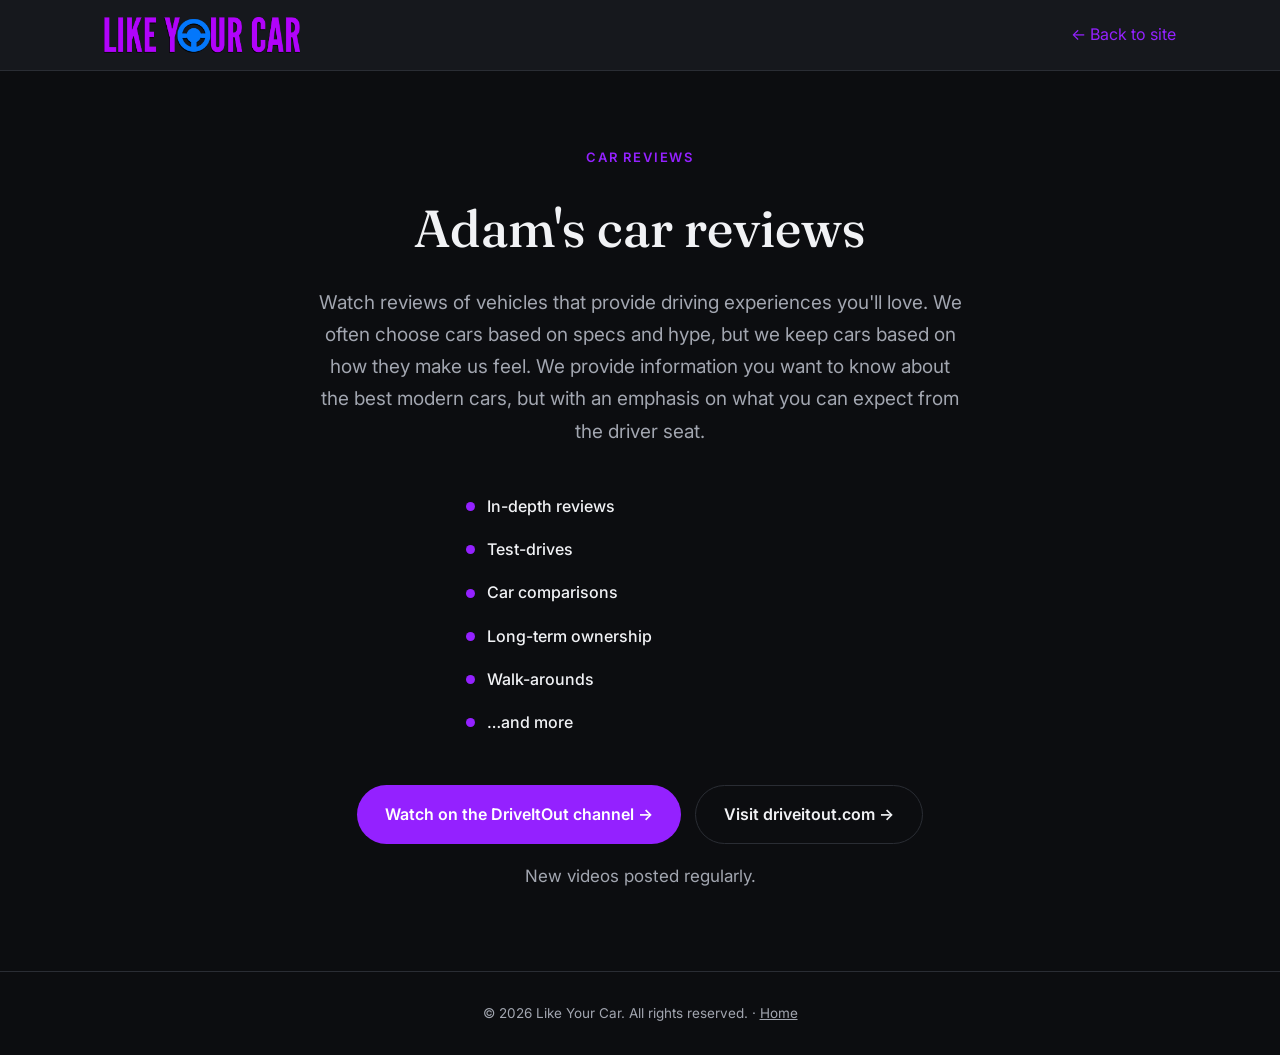
==== car-reviews.html @ c1670644 "Adam's edits — Batch 1: copy + font pass across all pages Homepage: hero copy/button order/'See pack" ====
<!DOCTYPE html>
<html lang="en">
<head>
<meta charset="UTF-8">
<meta name="viewport" content="width=device-width, initial-scale=1.0">
<title>Car Reviews — Like Your Car</title>
<link rel="preconnect" href="https://fonts.googleapis.com">
<link rel="preconnect" href="https://fonts.gstatic.com" crossorigin>
<link href="https://fonts.googleapis.com/css2?family=Fraunces:opsz,wght@9..144,500&family=Inter:wght@400;500;600&display=swap" rel="stylesheet">
<style>
  :root{--bg:#0C0D10;--surface:#16181D;--ink:#F1F2F5;--muted:#A2A6B0;--line:#2A2D34;--accent:#9421FF;--accent-ink:#A855FF;--radius:16px}
  *{box-sizing:border-box;margin:0;padding:0}
  body{font-family:'Inter',system-ui,sans-serif;background:var(--bg);color:var(--ink);line-height:1.7;-webkit-font-smoothing:antialiased}
  a{color:var(--accent);text-decoration:none}
  a:hover{text-decoration:underline}
  .container{max-width:920px;margin:0 auto;padding:0 24px}
  header{border-bottom:1px solid var(--line);background:var(--surface)}
  .nav{display:flex;align-items:center;justify-content:space-between;height:70px;max-width:1120px;margin:0 auto;padding:0 24px}
  .brand{display:flex;align-items:center;gap:11px;font-family:'Fraunces';font-size:21px;font-weight:600;color:var(--ink)}
  .brand .mark{width:32px;height:32px;border-radius:9px;background:var(--accent);display:grid;place-items:center;color:#fff;font-family:'Fraunces';font-size:19px}
  .brand .logo{height:36px;width:auto;display:block}
  main{padding:72px 0 80px;text-align:center}
  .eyebrow{font-weight:600;font-size:13px;letter-spacing:.14em;text-transform:uppercase;color:var(--accent)}
  h1{font-family:'Fraunces';font-weight:500;font-size:clamp(34px,5vw,52px);margin:14px 0}
  .lead{color:var(--muted);font-size:19px;max-width:34em;margin:0 auto 40px}
  .types{display:grid;grid-template-columns:1fr;gap:6px;margin:0 auto 44px;max-width:22em;text-align:left}
  .type{background:transparent;border:0;border-radius:0;padding:5px 2px;font-weight:500;display:flex;align-items:center;gap:12px}
  .type .dot{width:9px;height:9px;border-radius:50%;background:var(--accent);flex:none}
  .btn{display:inline-flex;align-items:center;gap:8px;font-weight:600;font-size:16px;padding:15px 28px;border-radius:999px;background:var(--accent);color:#fff;transition:.18s ease}
  .btn:hover{background:var(--accent-ink);text-decoration:none;transform:translateY(-1px)}
  .btn-ghost{background:transparent;color:var(--ink);border:1px solid var(--line)}
  .btn-ghost:hover{background:transparent;color:var(--accent);border-color:var(--accent)}
  .cta-row{display:flex;gap:14px;justify-content:center;flex-wrap:wrap}
  .sub{color:var(--muted);font-size:14px;margin-top:18px}
  footer{border-top:1px solid var(--line);padding:30px 0;color:var(--muted);font-size:13.5px;text-align:center}
  @media(max-width:760px){.types{grid-template-columns:1fr}}
</style>
</head>
<body>
<header>
  <div class="nav">
    <a class="brand" href="index.html"><img class="logo" src="assets/logo.png" alt="Like Your Car"></a>
    <a href="index.html">← Back to site</a>
  </div>
</header>
<main>
  <div class="container">
    <span class="eyebrow">Car reviews</span>
    <h1>Adam's car reviews</h1>
    <p class="lead">Watch reviews of vehicles that provide driving experiences you'll love. We often choose cars based on specs and hype, but we keep cars based on how they make us feel. We provide information you want to know about the best modern cars, but with an emphasis on what you can expect from the driver seat.</p>
    <div class="types">
      <div class="type"><span class="dot"></span>In-depth reviews</div>
      <div class="type"><span class="dot"></span>Test-drives</div>
      <div class="type"><span class="dot"></span>Car comparisons</div>
      <div class="type"><span class="dot"></span>Long-term ownership</div>
      <div class="type"><span class="dot"></span>Walk-arounds</div>
      <div class="type"><span class="dot"></span>…and more</div>
    </div>
    <div class="cta-row">
      <a class="btn" href="https://youtube.com/driveitout">Watch on the DriveItOut channel →</a>
      <a class="btn btn-ghost" href="https://driveitout.com">Visit driveitout.com →</a>
    </div>
    <p class="sub" style="font-size:17px">New videos posted regularly.</p>
  </div>
</main>
<footer>© 2026 Like Your Car. All rights reserved. · <a href="index.html" style="color:inherit;text-decoration:underline">Home</a></footer>
</body>
</html>
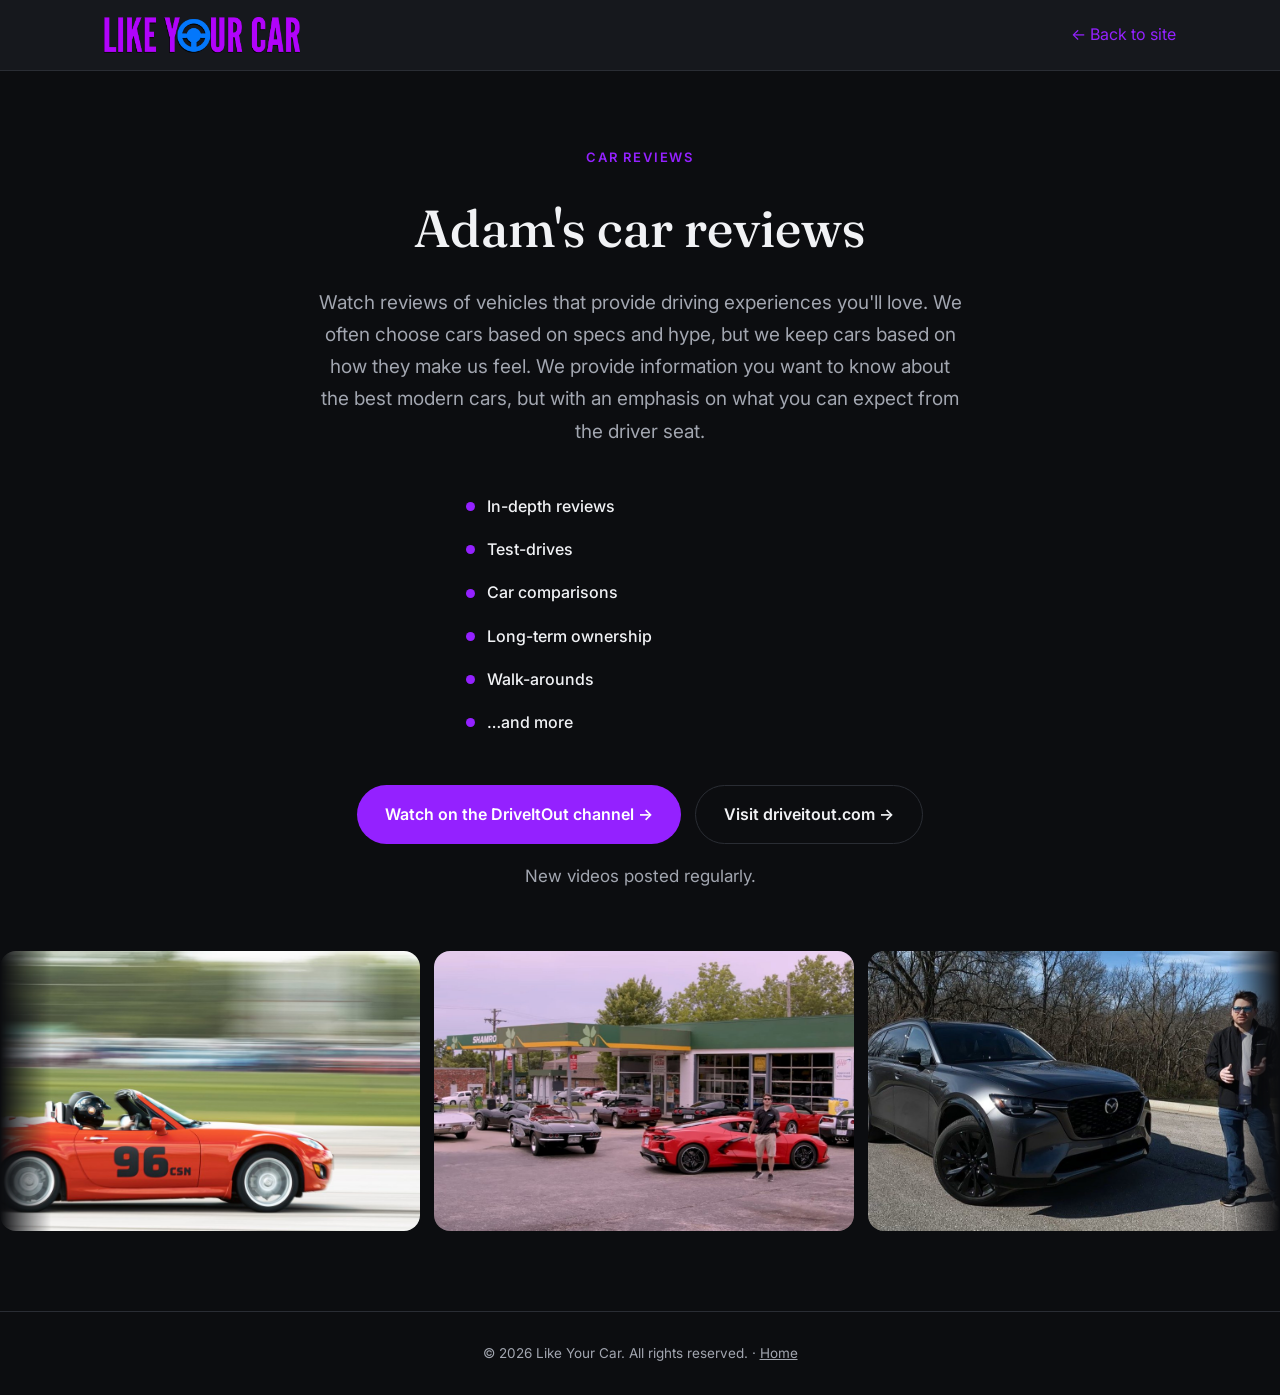
==== commit 5d599226: "Batch 2: minivan-background reviews call-out + scrolling car-review photo strip - Homepage 'Watch Ad" ====
--- a/car-reviews.html
+++ b/car-reviews.html
@@ -32,6 +32,13 @@
   .btn-ghost:hover{background:transparent;color:var(--accent);border-color:var(--accent)}
   .cta-row{display:flex;gap:14px;justify-content:center;flex-wrap:wrap}
   .sub{color:var(--muted);font-size:14px;margin-top:18px}
+  .marquee{overflow:hidden;margin-top:60px;-webkit-mask-image:linear-gradient(90deg,transparent,#000 4%,#000 96%,transparent);mask-image:linear-gradient(90deg,transparent,#000 4%,#000 96%,transparent)}
+  .marquee-track{display:flex;width:max-content;animation:marquee-scroll 95s linear infinite}
+  .marquee:hover .marquee-track{animation-play-state:paused}
+  .marquee img{width:420px;height:280px;object-fit:cover;border-radius:var(--radius);display:block;background:var(--surface);flex:none;margin-right:14px}
+  @keyframes marquee-scroll{from{transform:translateX(0)}to{transform:translateX(-50%)}}
+  @media(max-width:760px){.marquee img{width:280px;height:190px}}
+  @media(prefers-reduced-motion:reduce){.marquee{overflow-x:auto}.marquee-track{animation:none}}
   footer{border-top:1px solid var(--line);padding:30px 0;color:var(--muted);font-size:13.5px;text-align:center}
   @media(max-width:760px){.types{grid-template-columns:1fr}}
 </style>
@@ -62,6 +69,36 @@
     </div>
     <p class="sub" style="font-size:17px">New videos posted regularly.</p>
   </div>
+  <div class="marquee" aria-label="Photos from Adam's car reviews">
+    <div class="marquee-track">
+      <img src="assets/reviews/miata-track.jpg" alt="From Adam's car reviews" loading="lazy">
+      <img src="assets/reviews/corvettes.jpg" alt="From Adam's car reviews" loading="lazy">
+      <img src="assets/reviews/cx90.jpg" alt="From Adam's car reviews" loading="lazy">
+      <img src="assets/reviews/tacoma2.jpg" alt="From Adam's car reviews" loading="lazy">
+      <img src="assets/reviews/minivans.jpg" alt="From Adam's car reviews" loading="lazy">
+      <img src="assets/reviews/palisade.jpg" alt="From Adam's car reviews" loading="lazy">
+      <img src="assets/reviews/gr86.jpg" alt="From Adam's car reviews" loading="lazy">
+      <img src="assets/reviews/santacruz.jpg" alt="From Adam's car reviews" loading="lazy">
+      <img src="assets/reviews/kona-track.jpg" alt="From Adam's car reviews" loading="lazy">
+      <img src="assets/reviews/nismo-interview.jpg" alt="From Adam's car reviews" loading="lazy">
+      <img src="assets/reviews/sema-badge.jpg" alt="From Adam's car reviews" loading="lazy">
+      <img src="assets/reviews/corvettes2.jpg" alt="From Adam's car reviews" loading="lazy">
+      <img src="assets/reviews/tacoma1.jpg" alt="From Adam's car reviews" loading="lazy">
+      <img src="assets/reviews/miata-track.jpg" alt="" aria-hidden="true" loading="lazy">
+      <img src="assets/reviews/corvettes.jpg" alt="" aria-hidden="true" loading="lazy">
+      <img src="assets/reviews/cx90.jpg" alt="" aria-hidden="true" loading="lazy">
+      <img src="assets/reviews/tacoma2.jpg" alt="" aria-hidden="true" loading="lazy">
+      <img src="assets/reviews/minivans.jpg" alt="" aria-hidden="true" loading="lazy">
+      <img src="assets/reviews/palisade.jpg" alt="" aria-hidden="true" loading="lazy">
+      <img src="assets/reviews/gr86.jpg" alt="" aria-hidden="true" loading="lazy">
+      <img src="assets/reviews/santacruz.jpg" alt="" aria-hidden="true" loading="lazy">
+      <img src="assets/reviews/kona-track.jpg" alt="" aria-hidden="true" loading="lazy">
+      <img src="assets/reviews/nismo-interview.jpg" alt="" aria-hidden="true" loading="lazy">
+      <img src="assets/reviews/sema-badge.jpg" alt="" aria-hidden="true" loading="lazy">
+      <img src="assets/reviews/corvettes2.jpg" alt="" aria-hidden="true" loading="lazy">
+      <img src="assets/reviews/tacoma1.jpg" alt="" aria-hidden="true" loading="lazy">
+    </div>
+  </div>
 </main>
 <footer>© 2026 Like Your Car. All rights reserved. · <a href="index.html" style="color:inherit;text-decoration:underline">Home</a></footer>
 </body>
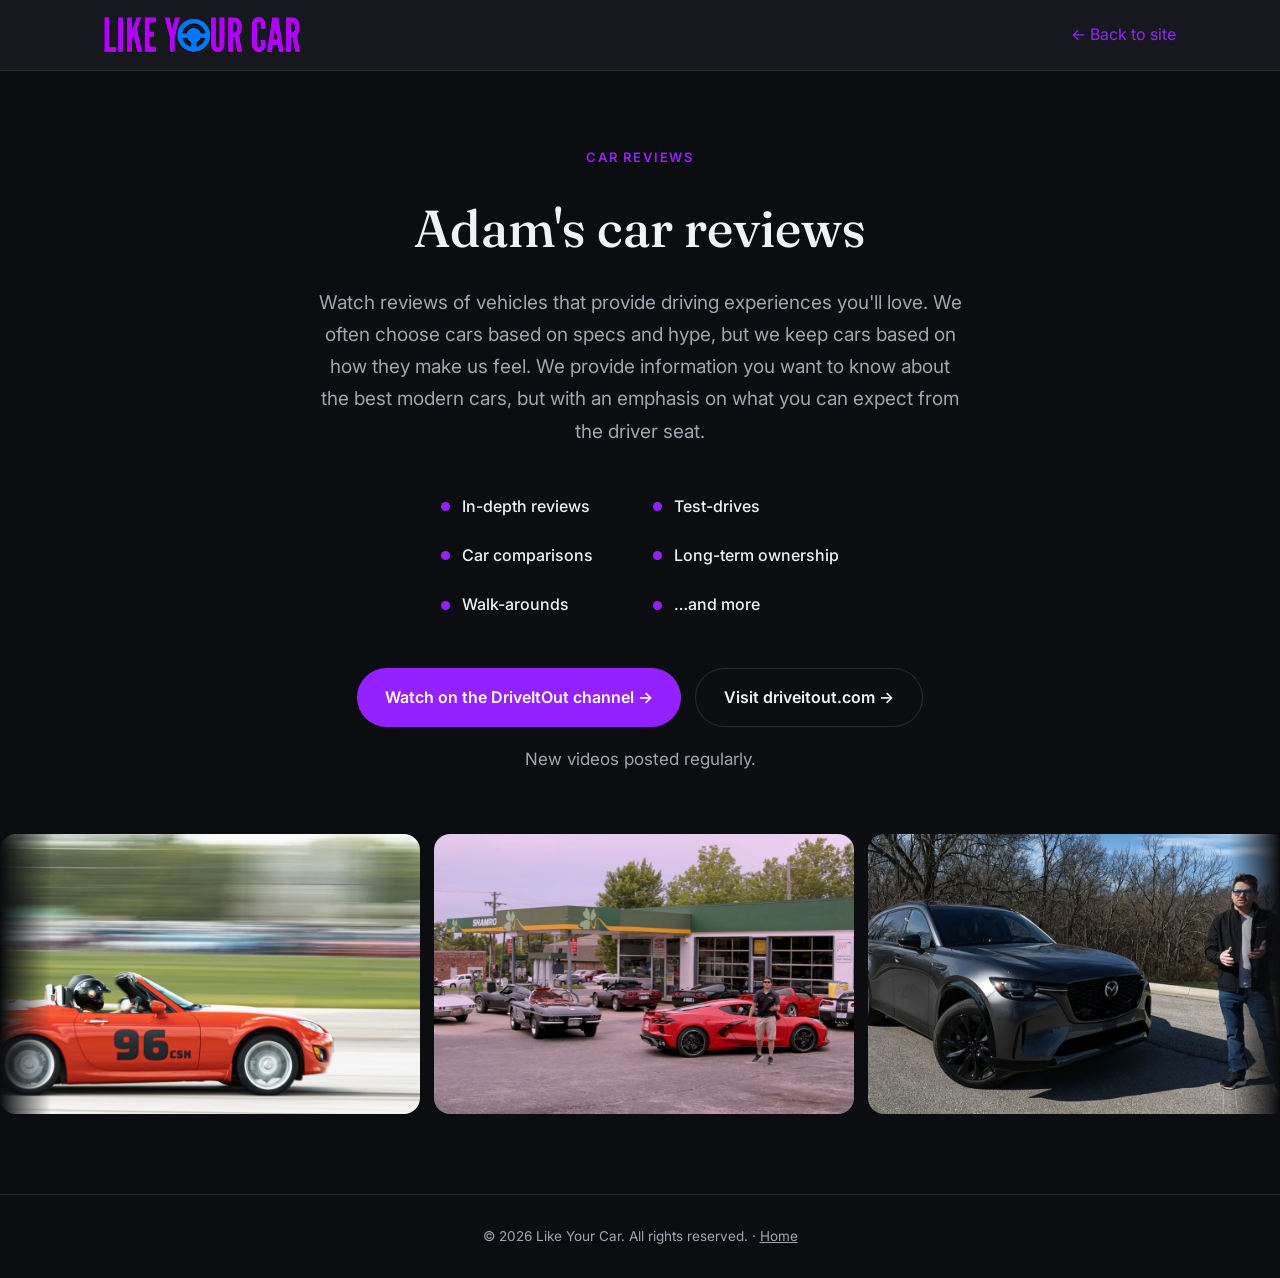
==== commit ba874a69: "Car reviews: 2x3 centered list layout; drop duplicate Corvette gas-station photo - Feature items now" ====
--- a/car-reviews.html
+++ b/car-reviews.html
@@ -23,7 +23,7 @@
   .eyebrow{font-weight:600;font-size:13px;letter-spacing:.14em;text-transform:uppercase;color:var(--accent)}
   h1{font-family:'Fraunces';font-weight:500;font-size:clamp(34px,5vw,52px);margin:14px 0}
   .lead{color:var(--muted);font-size:19px;max-width:34em;margin:0 auto 40px}
-  .types{display:grid;grid-template-columns:1fr;gap:6px;margin:0 auto 44px;max-width:22em;text-align:left}
+  .types{display:grid;grid-template-columns:repeat(2,auto);justify-content:center;column-gap:56px;row-gap:12px;margin:0 auto 44px;text-align:left}
   .type{background:transparent;border:0;border-radius:0;padding:5px 2px;font-weight:500;display:flex;align-items:center;gap:12px}
   .type .dot{width:9px;height:9px;border-radius:50%;background:var(--accent);flex:none}
   .btn{display:inline-flex;align-items:center;gap:8px;font-weight:600;font-size:16px;padding:15px 28px;border-radius:999px;background:var(--accent);color:#fff;transition:.18s ease}
@@ -81,9 +81,7 @@
       <img src="assets/reviews/santacruz.jpg" alt="From Adam's car reviews" loading="lazy">
       <img src="assets/reviews/kona-track.jpg" alt="From Adam's car reviews" loading="lazy">
       <img src="assets/reviews/nismo-interview.jpg" alt="From Adam's car reviews" loading="lazy">
-      <img src="assets/reviews/sema-badge.jpg" alt="From Adam's car reviews" loading="lazy">
-      <img src="assets/reviews/corvettes2.jpg" alt="From Adam's car reviews" loading="lazy">
-      <img src="assets/reviews/tacoma1.jpg" alt="From Adam's car reviews" loading="lazy">
+      <img src="assets/reviews/sema-badge.jpg" alt="From Adam's car reviews" loading="lazy">      <img src="assets/reviews/tacoma1.jpg" alt="From Adam's car reviews" loading="lazy">
       <img src="assets/reviews/miata-track.jpg" alt="" aria-hidden="true" loading="lazy">
       <img src="assets/reviews/corvettes.jpg" alt="" aria-hidden="true" loading="lazy">
       <img src="assets/reviews/cx90.jpg" alt="" aria-hidden="true" loading="lazy">
@@ -94,9 +92,7 @@
       <img src="assets/reviews/santacruz.jpg" alt="" aria-hidden="true" loading="lazy">
       <img src="assets/reviews/kona-track.jpg" alt="" aria-hidden="true" loading="lazy">
       <img src="assets/reviews/nismo-interview.jpg" alt="" aria-hidden="true" loading="lazy">
-      <img src="assets/reviews/sema-badge.jpg" alt="" aria-hidden="true" loading="lazy">
-      <img src="assets/reviews/corvettes2.jpg" alt="" aria-hidden="true" loading="lazy">
-      <img src="assets/reviews/tacoma1.jpg" alt="" aria-hidden="true" loading="lazy">
+      <img src="assets/reviews/sema-badge.jpg" alt="" aria-hidden="true" loading="lazy">      <img src="assets/reviews/tacoma1.jpg" alt="" aria-hidden="true" loading="lazy">
     </div>
   </div>
 </main>
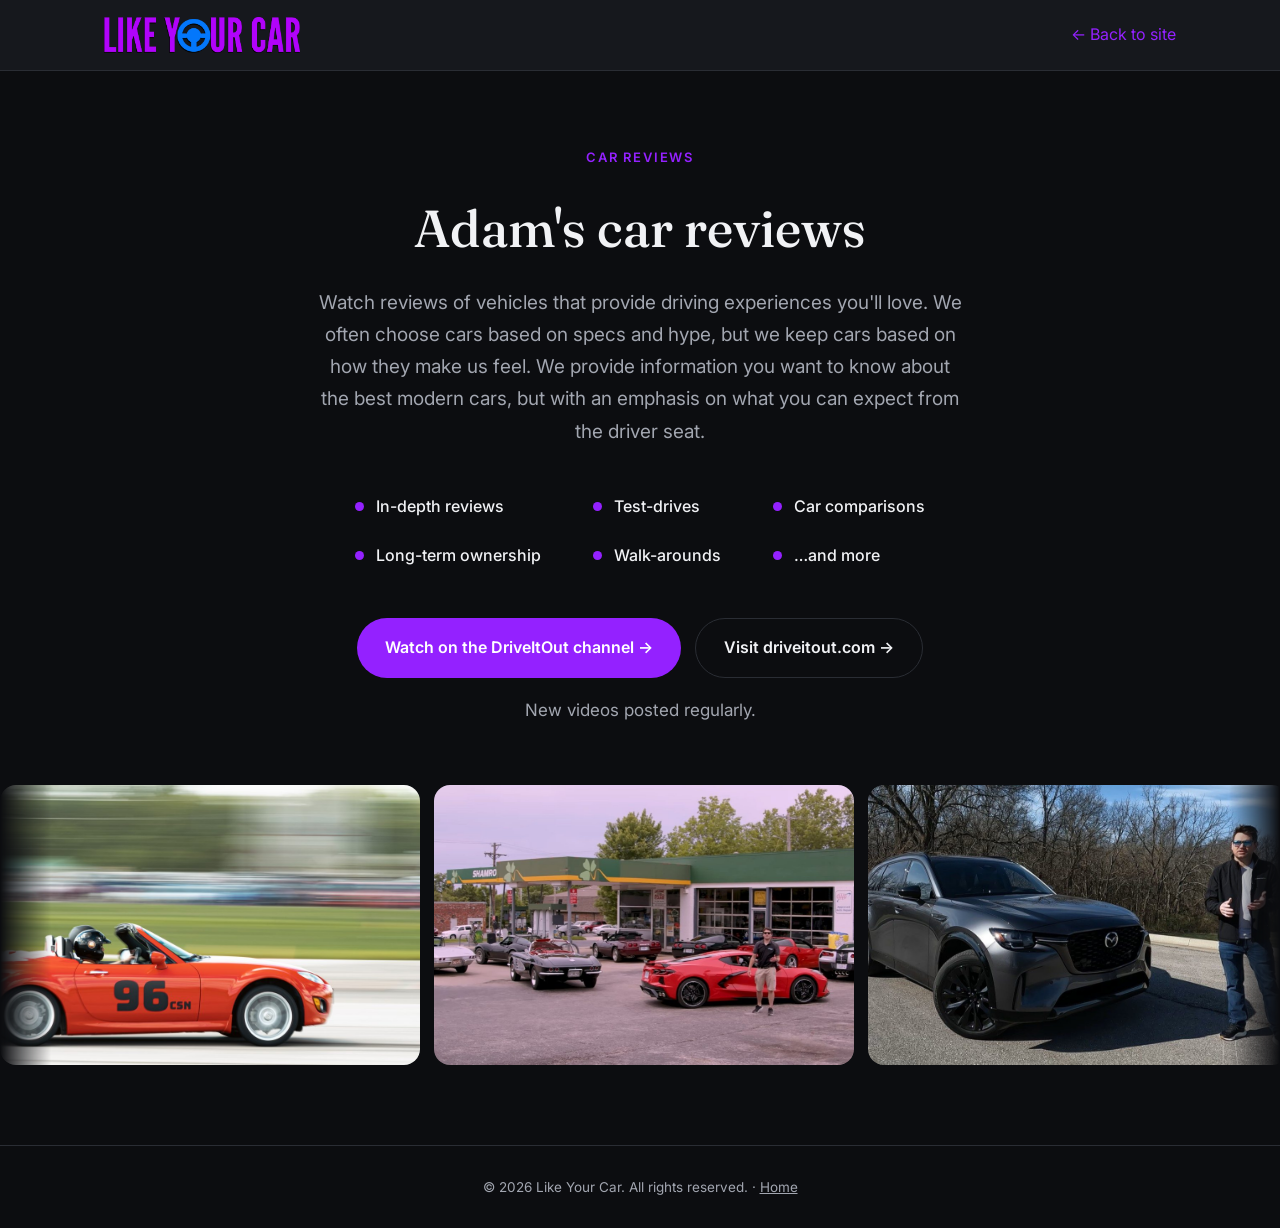
==== commit e6901b66: "Car reviews: feature list to 3 columns x 2 rows" ====
--- a/car-reviews.html
+++ b/car-reviews.html
@@ -23,7 +23,7 @@
   .eyebrow{font-weight:600;font-size:13px;letter-spacing:.14em;text-transform:uppercase;color:var(--accent)}
   h1{font-family:'Fraunces';font-weight:500;font-size:clamp(34px,5vw,52px);margin:14px 0}
   .lead{color:var(--muted);font-size:19px;max-width:34em;margin:0 auto 40px}
-  .types{display:grid;grid-template-columns:repeat(2,auto);justify-content:center;column-gap:56px;row-gap:12px;margin:0 auto 44px;text-align:left}
+  .types{display:grid;grid-template-columns:repeat(3,auto);justify-content:center;column-gap:48px;row-gap:12px;margin:0 auto 44px;text-align:left}
   .type{background:transparent;border:0;border-radius:0;padding:5px 2px;font-weight:500;display:flex;align-items:center;gap:12px}
   .type .dot{width:9px;height:9px;border-radius:50%;background:var(--accent);flex:none}
   .btn{display:inline-flex;align-items:center;gap:8px;font-weight:600;font-size:16px;padding:15px 28px;border-radius:999px;background:var(--accent);color:#fff;transition:.18s ease}
@@ -81,7 +81,8 @@
       <img src="assets/reviews/santacruz.jpg" alt="From Adam's car reviews" loading="lazy">
       <img src="assets/reviews/kona-track.jpg" alt="From Adam's car reviews" loading="lazy">
       <img src="assets/reviews/nismo-interview.jpg" alt="From Adam's car reviews" loading="lazy">
-      <img src="assets/reviews/sema-badge.jpg" alt="From Adam's car reviews" loading="lazy">      <img src="assets/reviews/tacoma1.jpg" alt="From Adam's car reviews" loading="lazy">
+      <img src="assets/reviews/sema-badge.jpg" alt="From Adam's car reviews" loading="lazy">
+      <img src="assets/reviews/tacoma1.jpg" alt="From Adam's car reviews" loading="lazy">
       <img src="assets/reviews/miata-track.jpg" alt="" aria-hidden="true" loading="lazy">
       <img src="assets/reviews/corvettes.jpg" alt="" aria-hidden="true" loading="lazy">
       <img src="assets/reviews/cx90.jpg" alt="" aria-hidden="true" loading="lazy">
@@ -92,7 +93,8 @@
       <img src="assets/reviews/santacruz.jpg" alt="" aria-hidden="true" loading="lazy">
       <img src="assets/reviews/kona-track.jpg" alt="" aria-hidden="true" loading="lazy">
       <img src="assets/reviews/nismo-interview.jpg" alt="" aria-hidden="true" loading="lazy">
-      <img src="assets/reviews/sema-badge.jpg" alt="" aria-hidden="true" loading="lazy">      <img src="assets/reviews/tacoma1.jpg" alt="" aria-hidden="true" loading="lazy">
+      <img src="assets/reviews/sema-badge.jpg" alt="" aria-hidden="true" loading="lazy">
+      <img src="assets/reviews/tacoma1.jpg" alt="" aria-hidden="true" loading="lazy">
     </div>
   </div>
 </main>
